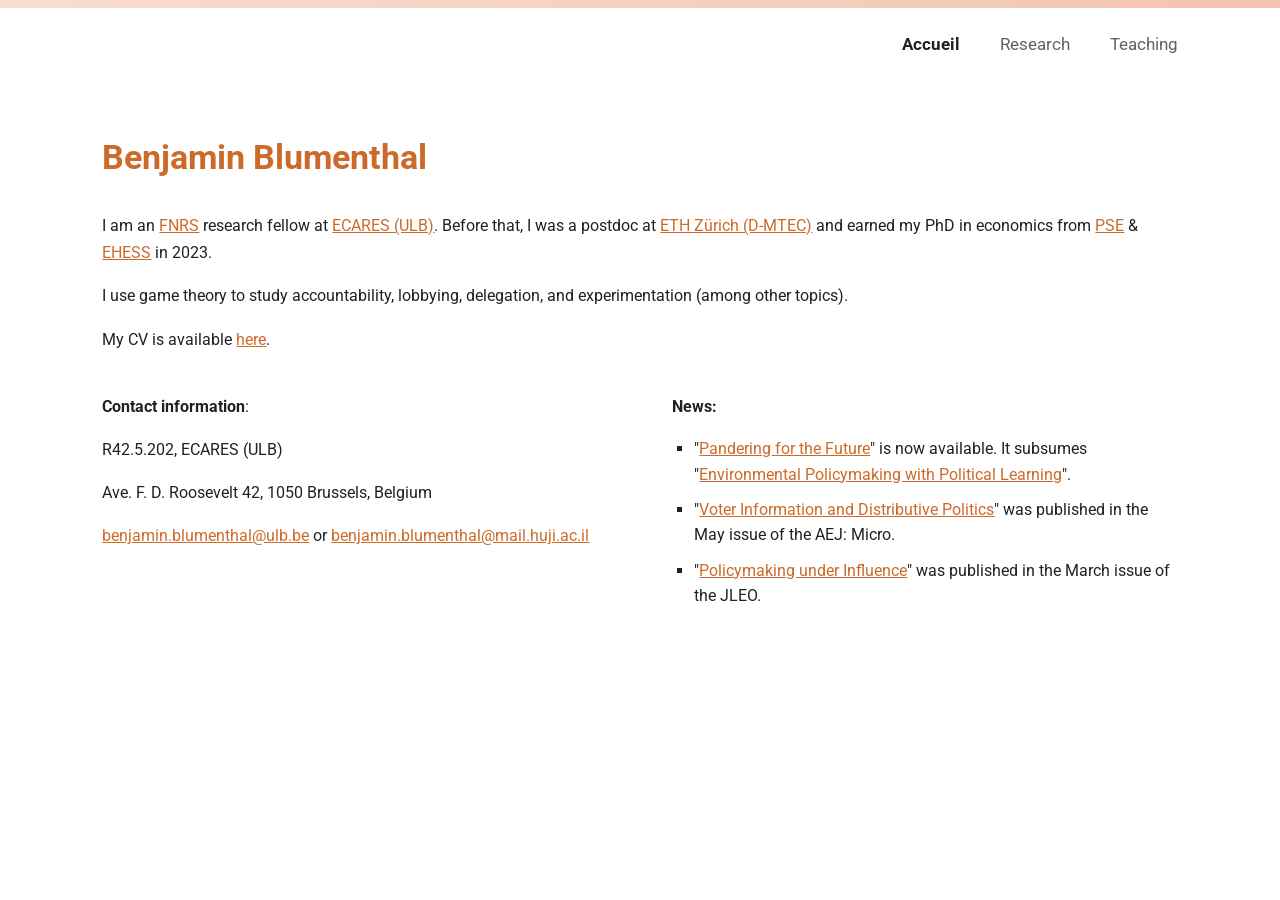
==== index.html @ 399b2ad8 "Remove non-functional search icon from nav It was purely decorative with no working search behind it" ====
<!DOCTYPE html>
<html lang="en">
<head>
  <meta charset="UTF-8">
  <meta name="viewport" content="width=device-width, initial-scale=1.0">
  <title>Benjamin Blumenthal</title>
  <link rel="stylesheet" href="css/style.css">
</head>
<body>

<div class="cover-strip"></div>
<nav>
  <div class="nav-inner">
    <ul id="nav-menu">
      <li><a href="index.html" class="active">Accueil</a></li>
      <li><a href="research.html">Research</a></li>
      <li><a href="teaching.html">Teaching</a></li>
    </ul>
    <button class="hamburger" id="hamburger" aria-label="Menu"><span></span><span></span><span></span></button>
  </div>
</nav>

<div class="container">
  <h1>Benjamin Blumenthal</h1>

  <p>
    I am an <a href="https://www.frs-fnrs.be/en/" target="_blank" rel="noopener">FNRS</a> research fellow at
    <a href="https://ecares.ulb.be/" target="_blank" rel="noopener">ECARES (ULB)</a>. Before that, I was a
    postdoc at <a href="https://mtec.ethz.ch/en.html" target="_blank" rel="noopener">ETH Zürich (D-MTEC)</a>
    and earned my PhD in economics from <a href="https://www.parisschoolofeconomics.eu/en/" target="_blank" rel="noopener">PSE</a>
    &amp; <a href="https://www.ehess.fr/en" target="_blank" rel="noopener">EHESS</a> in 2023.
  </p>

  <p>I use game theory to study accountability, lobbying, delegation, and experimentation (among other topics).</p>

  <p>My CV is available <a href="cv.pdf" target="_blank">here</a>.</p>

  <div class="two-col">
    <div>
      <p><strong>Contact information</strong>:</p>
      <p>R42.5.202, ECARES (ULB)</p>
      <p>Ave. F. D. Roosevelt 42, 1050 Brussels, Belgium</p>
      <p>
        <a href="mailto:benjamin.blumenthal@ulb.be">benjamin.blumenthal@ulb.be</a> or
        <a href="mailto:benjamin.blumenthal@mail.huji.ac.il">benjamin.blumenthal@mail.huji.ac.il</a>
      </p>
    </div>
    <div>
      <p><strong>News:</strong></p>
      <ul class="plain-list">
        <li>
          "<a href="https://osf.io/preprints/socarxiv/trn8u_v3" target="_blank" rel="noopener">Pandering for the Future</a>"
          is now available. It subsumes "<a href="https://osf.io/preprints/socarxiv/trn8u" target="_blank" rel="noopener">Environmental Policymaking with Political Learning</a>".
        </li>
        <li>
          "<a href="https://www.aeaweb.org/articles?id=10.1257/mic.20240340&from=f" target="_blank" rel="noopener">Voter Information and Distributive Politics</a>"
          was published in the May issue of the AEJ: Micro.
        </li>
        <li>
          "<a href="https://doi.org/10.1093/jleo/ewaf001" target="_blank" rel="noopener">Policymaking under Influence</a>"
          was published in the March issue of the JLEO.
        </li>
      </ul>
    </div>
  </div>
</div>

<script>
  const btn = document.getElementById('hamburger');
  const menu = document.getElementById('nav-menu');
  btn.addEventListener('click', () => {
    btn.classList.toggle('open');
    menu.classList.toggle('open');
  });
</script>
</body>
</html>
---- css/style.css ----
@import url('https://fonts.googleapis.com/css2?family=Roboto:ital,wght@0,300;0,400;0,500;0,700;1,400&display=swap');

:root {
  --accent:     #cc6b29;
  --strip-1:    #f8ddd0;
  --strip-2:    #f2c4b0;
  --nav-muted:  #5f6368;
  --text:       #202124;
  --border:     #e0e0e0;
}

* { box-sizing: border-box; margin: 0; padding: 0; }

body {
  font-family: 'Roboto', 'Google Sans', Arial, sans-serif;
  font-weight: 400;
  color: var(--text);
  line-height: 1.7;
  background: #ffffff;
}

/* ─── COVER STRIP ─────────────────────────────────────── */
.cover-strip {
  height: 8px;
  width: 100%;
  background: linear-gradient(90deg, var(--strip-1), var(--strip-2));
}

/* ─── NAV ─────────────────────────────────────────────── */
nav {
  background: #ffffff;
  position: sticky;
  top: 0;
  z-index: 100;
}

.nav-inner {
  max-width: 1600px;
  margin: 0 auto;
  padding: 1.4rem 8%;
  display: flex;
  align-items: center;
  justify-content: flex-end;
  gap: 2.5rem;
}

nav ul { list-style: none; display: flex; align-items: center; gap: 2.5rem; }

nav a {
  display: block;
  color: var(--nav-muted);
  text-decoration: none;
  font-size: 1.05rem;
  font-weight: 400;
  letter-spacing: 0;
  transition: color 0.15s;
}

nav a:hover { color: var(--text); }

nav a.active {
  color: var(--text);
  font-weight: 700;
}

/* ─── LAYOUT ──────────────────────────────────────────── */
.container {
  max-width: 1600px;
  margin: 0 auto;
  padding: 3rem 8% 5rem;
}

/* ─── TYPOGRAPHY ──────────────────────────────────────── */
h1 {
  font-family: 'Roboto', 'Google Sans', Arial, sans-serif;
  font-size: 2.1rem;
  font-weight: 700;
  color: var(--accent);
  margin-bottom: 1.6rem;
}

p { margin-bottom: 1rem; font-size: 1rem; }

a { color: var(--accent); text-decoration: underline; }
a:hover { opacity: 0.75; }

strong { font-weight: 700; color: var(--text); }

/* ─── HOME: TWO-COLUMN CONTACT/NEWS ──────────────────── */
.two-col {
  display: flex;
  gap: 4rem;
  margin-top: 2.5rem;
  flex-wrap: wrap;
}

.two-col > div { flex: 1 1 300px; }

/* ─── PLAIN BULLET LISTS ──────────────────────────────── */
.plain-list {
  list-style: square;
  margin: 0.75rem 0 1.5rem 1.4rem;
}

.plain-list li {
  margin-bottom: 0.6rem;
  line-height: 1.6;
}

.sub-note {
  margin: 0.15rem 0 0.6rem 1.4rem;
  line-height: 1.6;
}

.new-tag {
  color: var(--accent);
  font-weight: 700;
}

/* ─── TEACHING ────────────────────────────────────────── */
.institution-heading {
  font-family: 'Roboto', 'Google Sans', Arial, sans-serif;
  font-size: 1.15rem;
  font-weight: 700;
  color: var(--accent);
  margin-top: 2rem;
  margin-bottom: 0.4rem;
}

.institution-heading:first-child { margin-top: 0; }

/* ─── HAMBURGER ───────────────────────────────────────── */
.hamburger {
  display: none;
  flex-direction: column;
  justify-content: center;
  gap: 5px;
  background: none;
  border: none;
  cursor: pointer;
  padding: 0.5rem;
}

.hamburger span {
  display: block;
  width: 22px;
  height: 2px;
  background: var(--text);
  border-radius: 2px;
  transition: transform 0.25s, opacity 0.25s;
}

.hamburger.open span:nth-child(1) { transform: translateY(7px) rotate(45deg); }
.hamburger.open span:nth-child(2) { opacity: 0; }
.hamburger.open span:nth-child(3) { transform: translateY(-7px) rotate(-45deg); }

/* ─── RESPONSIVE ──────────────────────────────────────── */
@media (max-width: 640px) {
  .hamburger { display: flex; }
  .nav-inner { justify-content: space-between; padding: 1rem 6%; }

  nav ul {
    display: none;
    flex-direction: column;
    align-items: flex-start;
    gap: 0;
    position: absolute;
    top: 100%;
    left: 0;
    right: 0;
    background: #ffffff;
    border-bottom: 1px solid var(--border);
    box-shadow: 0 4px 12px rgba(0,0,0,0.08);
  }

  nav ul.open { display: flex; }

  nav a {
    padding: 0.85rem 1.5rem;
    border-bottom: 1px solid var(--border);
    font-size: 0.95rem;
    width: 100%;
  }

  .two-col { gap: 2rem; }
  .container { padding: 2rem 6% 3rem; }
  h1 { font-size: 1.7rem; }
}
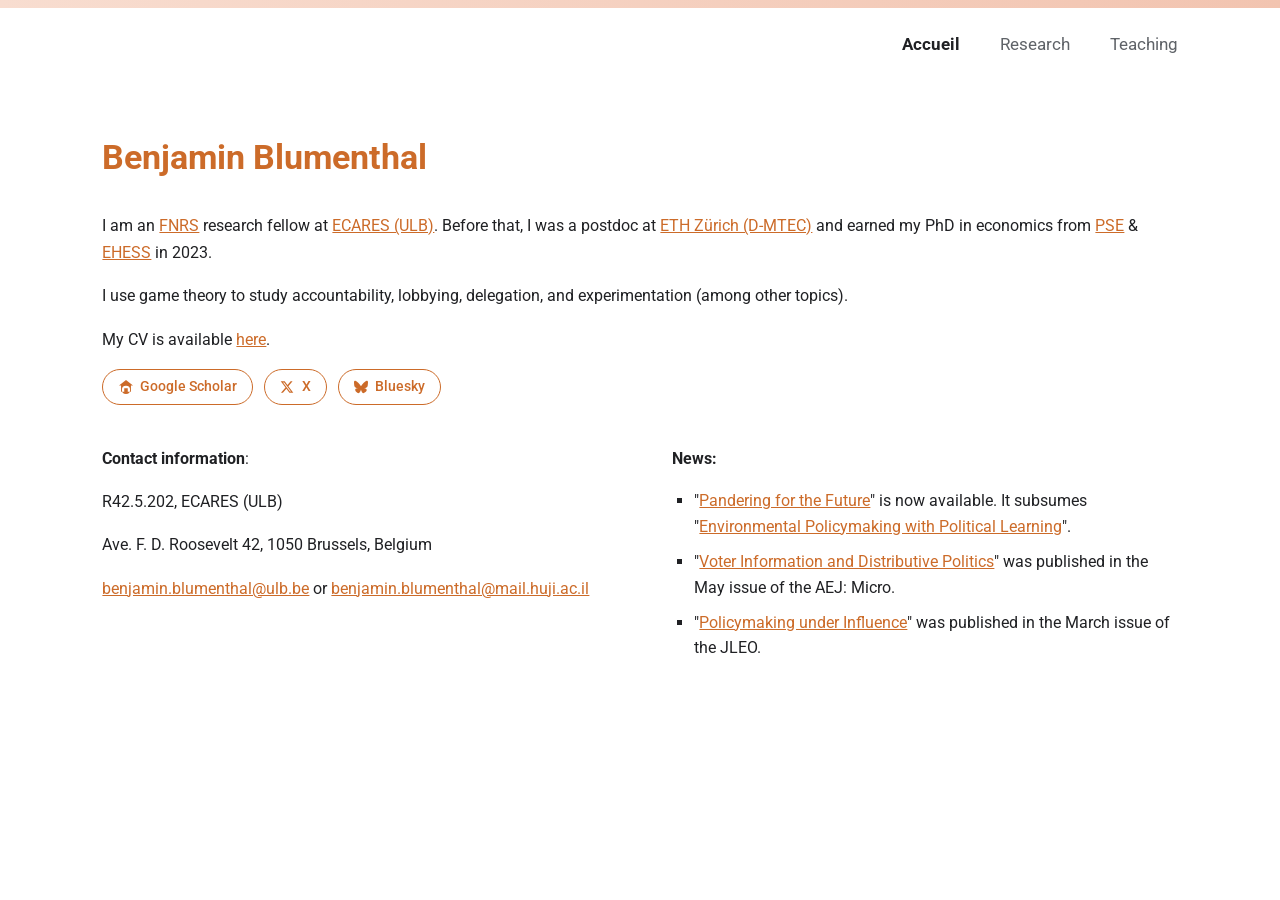
==== commit 6a2b29c2: "Add social profile buttons to Home page Pill-style links to Google Scholar, X, and Bluesky under the" ====
--- a/index.html
+++ b/index.html
@@ -1,9 +1,17 @@
 <!DOCTYPE html>
 <html lang="en">
 <head>
+  <script async src="https://www.googletagmanager.com/gtag/js?id=G-81EFGDDH44"></script>
+  <script>
+    window.dataLayer = window.dataLayer || [];
+    function gtag(){dataLayer.push(arguments);}
+    gtag('js', new Date());
+    gtag('config', 'G-81EFGDDH44');
+  </script>
   <meta charset="UTF-8">
   <meta name="viewport" content="width=device-width, initial-scale=1.0">
   <title>Benjamin Blumenthal</title>
+  <link rel="icon" href="data:image/svg+xml,<svg xmlns=%22http://www.w3.org/2000/svg%22 viewBox=%220 0 16 16%22><text y=%2214%22 font-size=%2214%22>%F0%9F%A4%93</text></svg>">
   <link rel="stylesheet" href="css/style.css">
 </head>
 <body>
@@ -26,7 +34,7 @@
   <p>
     I am an <a href="https://www.frs-fnrs.be/en/" target="_blank" rel="noopener">FNRS</a> research fellow at
     <a href="https://ecares.ulb.be/" target="_blank" rel="noopener">ECARES (ULB)</a>. Before that, I was a
-    postdoc at <a href="https://mtec.ethz.ch/en.html" target="_blank" rel="noopener">ETH Zürich (D-MTEC)</a>
+    postdoc at <a href="https://mtec.ethz.ch" target="_blank" rel="noopener">ETH Zürich (D-MTEC)</a>
     and earned my PhD in economics from <a href="https://www.parisschoolofeconomics.eu/en/" target="_blank" rel="noopener">PSE</a>
     &amp; <a href="https://www.ehess.fr/en" target="_blank" rel="noopener">EHESS</a> in 2023.
   </p>
@@ -34,6 +42,21 @@
   <p>I use game theory to study accountability, lobbying, delegation, and experimentation (among other topics).</p>
 
   <p>My CV is available <a href="cv.pdf" target="_blank">here</a>.</p>
+
+  <div class="social-links">
+    <a href="https://scholar.google.fr/citations?user=tPTopb8AAAAJ&hl=fr&oi=ao" target="_blank" rel="noopener">
+      <svg viewBox="0 0 24 24" fill="currentColor" width="14" height="14"><path d="M12 24a7 7 0 1 1 0-14 7 7 0 0 1 0 14zm0-24L0 9.5h3.5V20H9v-6h6v6h5.5V9.5H24z"/></svg>
+      Google Scholar
+    </a>
+    <a href="https://x.com/bnjmnblmnthl" target="_blank" rel="noopener">
+      <svg viewBox="0 0 24 24" fill="currentColor" width="14" height="14"><path d="M18.244 2.25h3.308l-7.227 8.26 8.502 11.24H16.17l-5.214-6.817L4.99 21.75H1.68l7.73-8.835L1.254 2.25H8.08l4.713 6.231zm-1.161 17.52h1.833L7.084 4.126H5.117z"/></svg>
+      X
+    </a>
+    <a href="https://bsky.app/profile/bnjmnblmnthl.bsky.social" target="_blank" rel="noopener">
+      <svg viewBox="0 0 24 24" fill="currentColor" width="14" height="14"><path d="M12 10.8c-1.087-2.114-4.046-6.053-6.798-7.995C2.566.944 1.561 1.266.902 1.565.139 1.908 0 3.08 0 3.768c0 .69.378 5.65.624 6.479.815 2.736 3.713 3.66 6.383 3.364.136-.02.275-.039.415-.056-.138.022-.276.04-.415.056-3.912.58-7.387 2.005-2.83 7.078 5.013 5.19 6.87-1.113 7.823-4.308.953 3.195 2.05 9.271 7.733 4.308 4.267-4.308 1.172-6.498-2.74-7.078a8.741 8.741 0 0 1-.415-.056c.14.017.279.036.415.056 2.67.297 5.568-.628 6.383-3.364.246-.828.624-5.79.624-6.478 0-.69-.139-1.861-.902-2.204-.659-.299-1.664-.62-4.3 1.24C16.046 4.748 13.087 8.687 12 10.8z"/></svg>
+      Bluesky
+    </a>
+  </div>
 
   <div class="two-col">
     <div>
--- a/css/style.css
+++ b/css/style.css
@@ -85,6 +85,34 @@
 a:hover { opacity: 0.75; }
 
 strong { font-weight: 700; color: var(--text); }
+
+/* ─── SOCIAL BUTTONS ──────────────────────────────────── */
+.social-links {
+  display: flex;
+  flex-wrap: wrap;
+  gap: 0.7rem;
+  margin: 0.5rem 0 1.75rem;
+}
+
+.social-links a {
+  display: inline-flex;
+  align-items: center;
+  gap: 0.45rem;
+  font-size: 0.85rem;
+  font-weight: 500;
+  color: var(--accent);
+  text-decoration: none;
+  border: 1px solid var(--accent);
+  border-radius: 20px;
+  padding: 0.35rem 0.95rem;
+  transition: background 0.15s, color 0.15s;
+}
+
+.social-links a:hover {
+  background: var(--accent);
+  color: #fff;
+  opacity: 1;
+}
 
 /* ─── HOME: TWO-COLUMN CONTACT/NEWS ──────────────────── */
 .two-col {
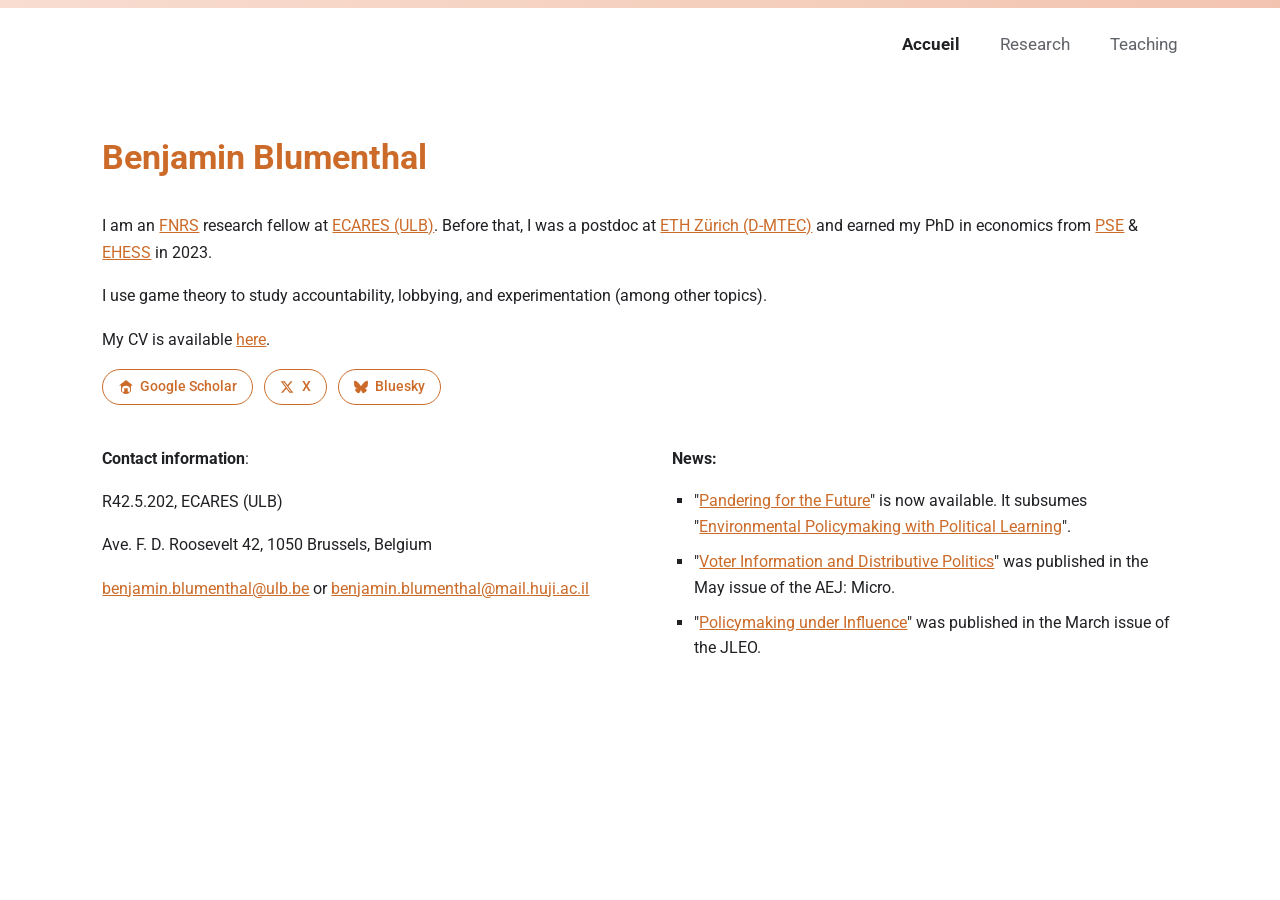
==== commit 7d831d12: "Update index.html" ====
--- a/index.html
+++ b/index.html
@@ -39,7 +39,7 @@
     &amp; <a href="https://www.ehess.fr/en" target="_blank" rel="noopener">EHESS</a> in 2023.
   </p>
 
-  <p>I use game theory to study accountability, lobbying, delegation, and experimentation (among other topics).</p>
+  <p>I use game theory to study accountability, lobbying, and experimentation (among other topics).</p>
 
   <p>My CV is available <a href="cv.pdf" target="_blank">here</a>.</p>
 
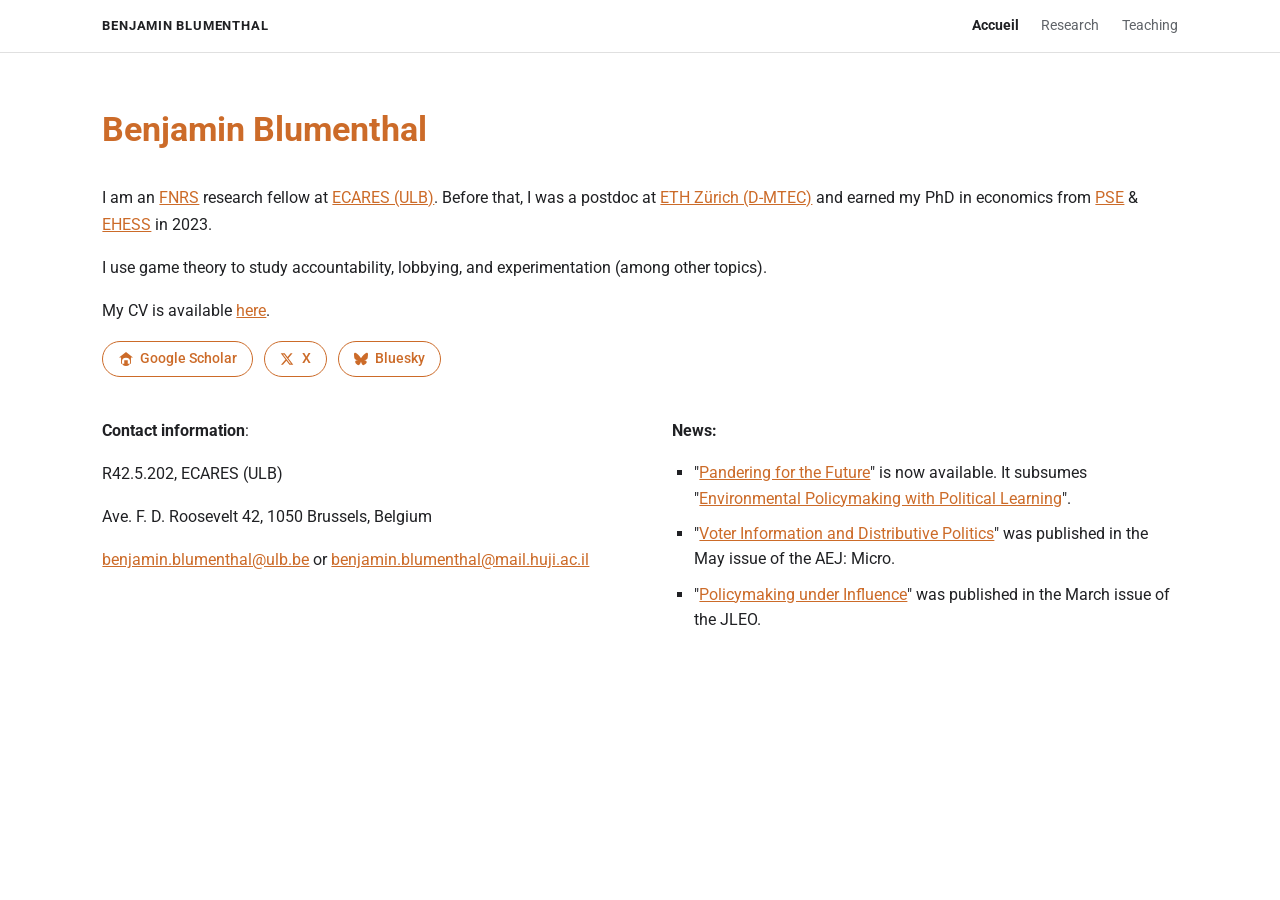
==== commit c4cd766b: "Restructure header into a new topbar Sticky translucent bar with a small-caps name on the left and p" ====
--- a/index.html
+++ b/index.html
@@ -16,17 +16,16 @@
 </head>
 <body>
 
-<div class="cover-strip"></div>
-<nav>
-  <div class="nav-inner">
-    <ul id="nav-menu">
-      <li><a href="index.html" class="active">Accueil</a></li>
-      <li><a href="research.html">Research</a></li>
-      <li><a href="teaching.html">Teaching</a></li>
-    </ul>
-    <button class="hamburger" id="hamburger" aria-label="Menu"><span></span><span></span><span></span></button>
+<div class="topbar">
+  <div class="topbar-inner">
+    <a class="topbar-name" href="index.html">Benjamin Blumenthal</a>
+    <nav aria-label="Sections">
+      <a href="index.html" class="active">Accueil</a>
+      <a href="research.html">Research</a>
+      <a href="teaching.html">Teaching</a>
+    </nav>
   </div>
-</nav>
+</div>
 
 <div class="container">
   <h1>Benjamin Blumenthal</h1>
@@ -88,13 +87,5 @@
   </div>
 </div>
 
-<script>
-  const btn = document.getElementById('hamburger');
-  const menu = document.getElementById('nav-menu');
-  btn.addEventListener('click', () => {
-    btn.classList.toggle('open');
-    menu.classList.toggle('open');
-  });
-</script>
 </body>
 </html>
--- a/css/style.css
+++ b/css/style.css
@@ -2,8 +2,6 @@
 
 :root {
   --accent:     #cc6b29;
-  --strip-1:    #f8ddd0;
-  --strip-2:    #f2c4b0;
   --nav-muted:  #5f6368;
   --text:       #202124;
   --border:     #e0e0e0;
@@ -19,48 +17,59 @@
   background: #ffffff;
 }
 
-/* ─── COVER STRIP ─────────────────────────────────────── */
-.cover-strip {
-  height: 8px;
-  width: 100%;
-  background: linear-gradient(90deg, var(--strip-1), var(--strip-2));
-}
-
-/* ─── NAV ─────────────────────────────────────────────── */
-nav {
-  background: #ffffff;
+/* ─── TOPBAR ──────────────────────────────────────────── */
+.topbar {
   position: sticky;
   top: 0;
   z-index: 100;
+  background: rgba(255, 255, 255, 0.9);
+  -webkit-backdrop-filter: blur(8px);
+  backdrop-filter: blur(8px);
+  border-bottom: 1px solid var(--border);
 }
 
-.nav-inner {
+.topbar-inner {
   max-width: 1600px;
   margin: 0 auto;
-  padding: 1.4rem 8%;
+  padding: 0.9rem 8%;
   display: flex;
-  align-items: center;
-  justify-content: flex-end;
-  gap: 2.5rem;
+  align-items: baseline;
+  justify-content: space-between;
+  gap: 1.5rem;
 }
 
-nav ul { list-style: none; display: flex; align-items: center; gap: 2.5rem; }
+.topbar-name {
+  font-family: 'Roboto', 'Google Sans', Arial, sans-serif;
+  font-size: 0.82rem;
+  font-weight: 700;
+  letter-spacing: 0.06em;
+  text-transform: uppercase;
+  color: var(--text);
+  text-decoration: none;
+  white-space: nowrap;
+}
 
-nav a {
-  display: block;
+.topbar-inner nav { display: flex; gap: 1.4rem; }
+
+.topbar-inner nav a {
   color: var(--nav-muted);
   text-decoration: none;
-  font-size: 1.05rem;
+  font-size: 0.85rem;
   font-weight: 400;
-  letter-spacing: 0;
   transition: color 0.15s;
 }
 
-nav a:hover { color: var(--text); }
+.topbar-inner nav a:hover { color: var(--accent); }
 
-nav a.active {
+.topbar-inner nav a.active {
   color: var(--text);
   font-weight: 700;
+}
+
+@media (max-width: 33rem) {
+  .topbar-name { display: none; }
+  .topbar-inner { justify-content: center; }
+  .topbar-inner nav { gap: 1.15rem; }
 }
 
 /* ─── LAYOUT ──────────────────────────────────────────── */
@@ -157,59 +166,8 @@
 
 .institution-heading:first-child { margin-top: 0; }
 
-/* ─── HAMBURGER ───────────────────────────────────────── */
-.hamburger {
-  display: none;
-  flex-direction: column;
-  justify-content: center;
-  gap: 5px;
-  background: none;
-  border: none;
-  cursor: pointer;
-  padding: 0.5rem;
-}
-
-.hamburger span {
-  display: block;
-  width: 22px;
-  height: 2px;
-  background: var(--text);
-  border-radius: 2px;
-  transition: transform 0.25s, opacity 0.25s;
-}
-
-.hamburger.open span:nth-child(1) { transform: translateY(7px) rotate(45deg); }
-.hamburger.open span:nth-child(2) { opacity: 0; }
-.hamburger.open span:nth-child(3) { transform: translateY(-7px) rotate(-45deg); }
-
 /* ─── RESPONSIVE ──────────────────────────────────────── */
 @media (max-width: 640px) {
-  .hamburger { display: flex; }
-  .nav-inner { justify-content: space-between; padding: 1rem 6%; }
-
-  nav ul {
-    display: none;
-    flex-direction: column;
-    align-items: flex-start;
-    gap: 0;
-    position: absolute;
-    top: 100%;
-    left: 0;
-    right: 0;
-    background: #ffffff;
-    border-bottom: 1px solid var(--border);
-    box-shadow: 0 4px 12px rgba(0,0,0,0.08);
-  }
-
-  nav ul.open { display: flex; }
-
-  nav a {
-    padding: 0.85rem 1.5rem;
-    border-bottom: 1px solid var(--border);
-    font-size: 0.95rem;
-    width: 100%;
-  }
-
   .two-col { gap: 2rem; }
   .container { padding: 2rem 6% 3rem; }
   h1 { font-size: 1.7rem; }
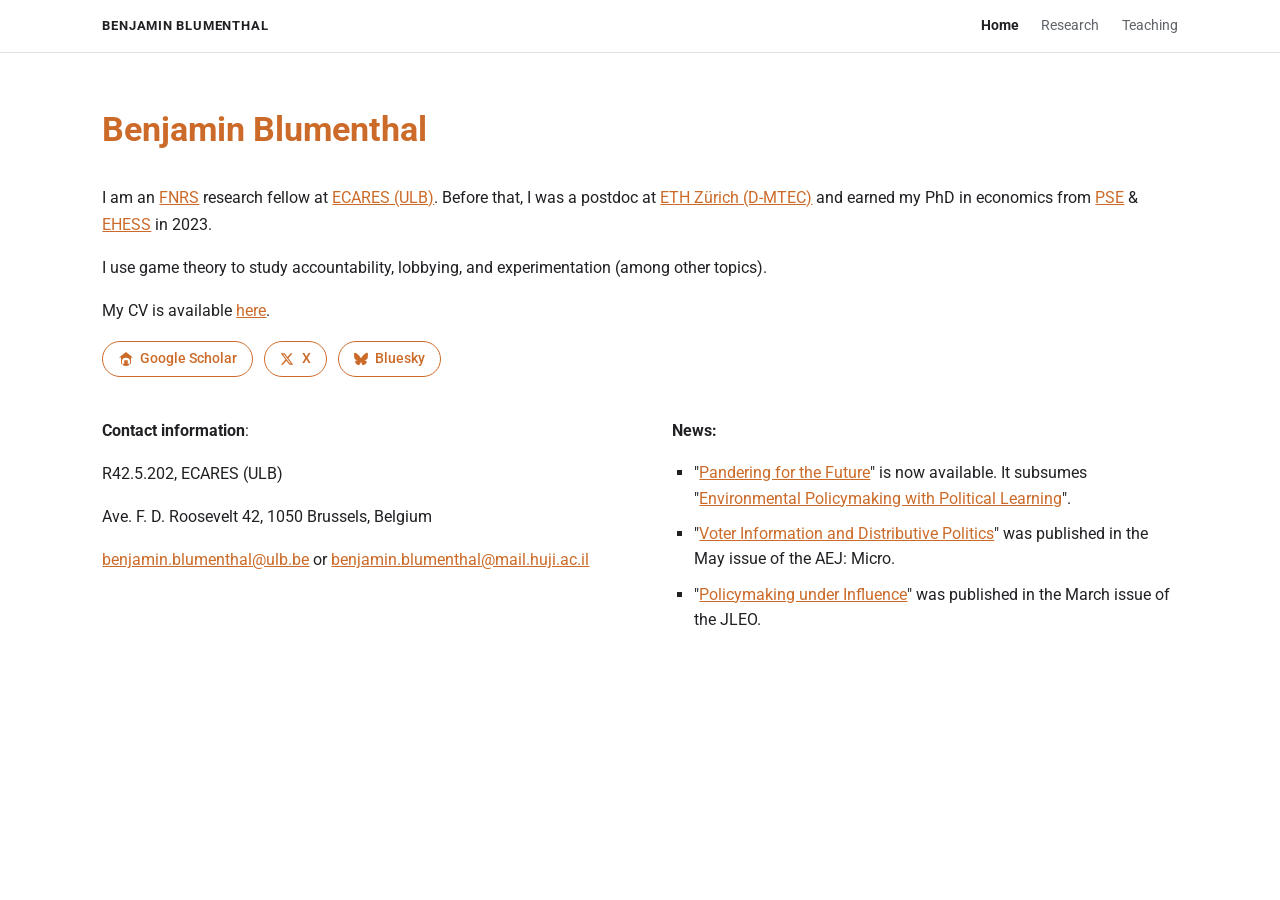
==== commit 0891a94b: "Rename nav item Accueil to Home Leftover French label from duplicating the old Google Sites version." ====
--- a/index.html
+++ b/index.html
@@ -20,7 +20,7 @@
   <div class="topbar-inner">
     <a class="topbar-name" href="index.html">Benjamin Blumenthal</a>
     <nav aria-label="Sections">
-      <a href="index.html" class="active">Accueil</a>
+      <a href="index.html" class="active">Home</a>
       <a href="research.html">Research</a>
       <a href="teaching.html">Teaching</a>
     </nav>
